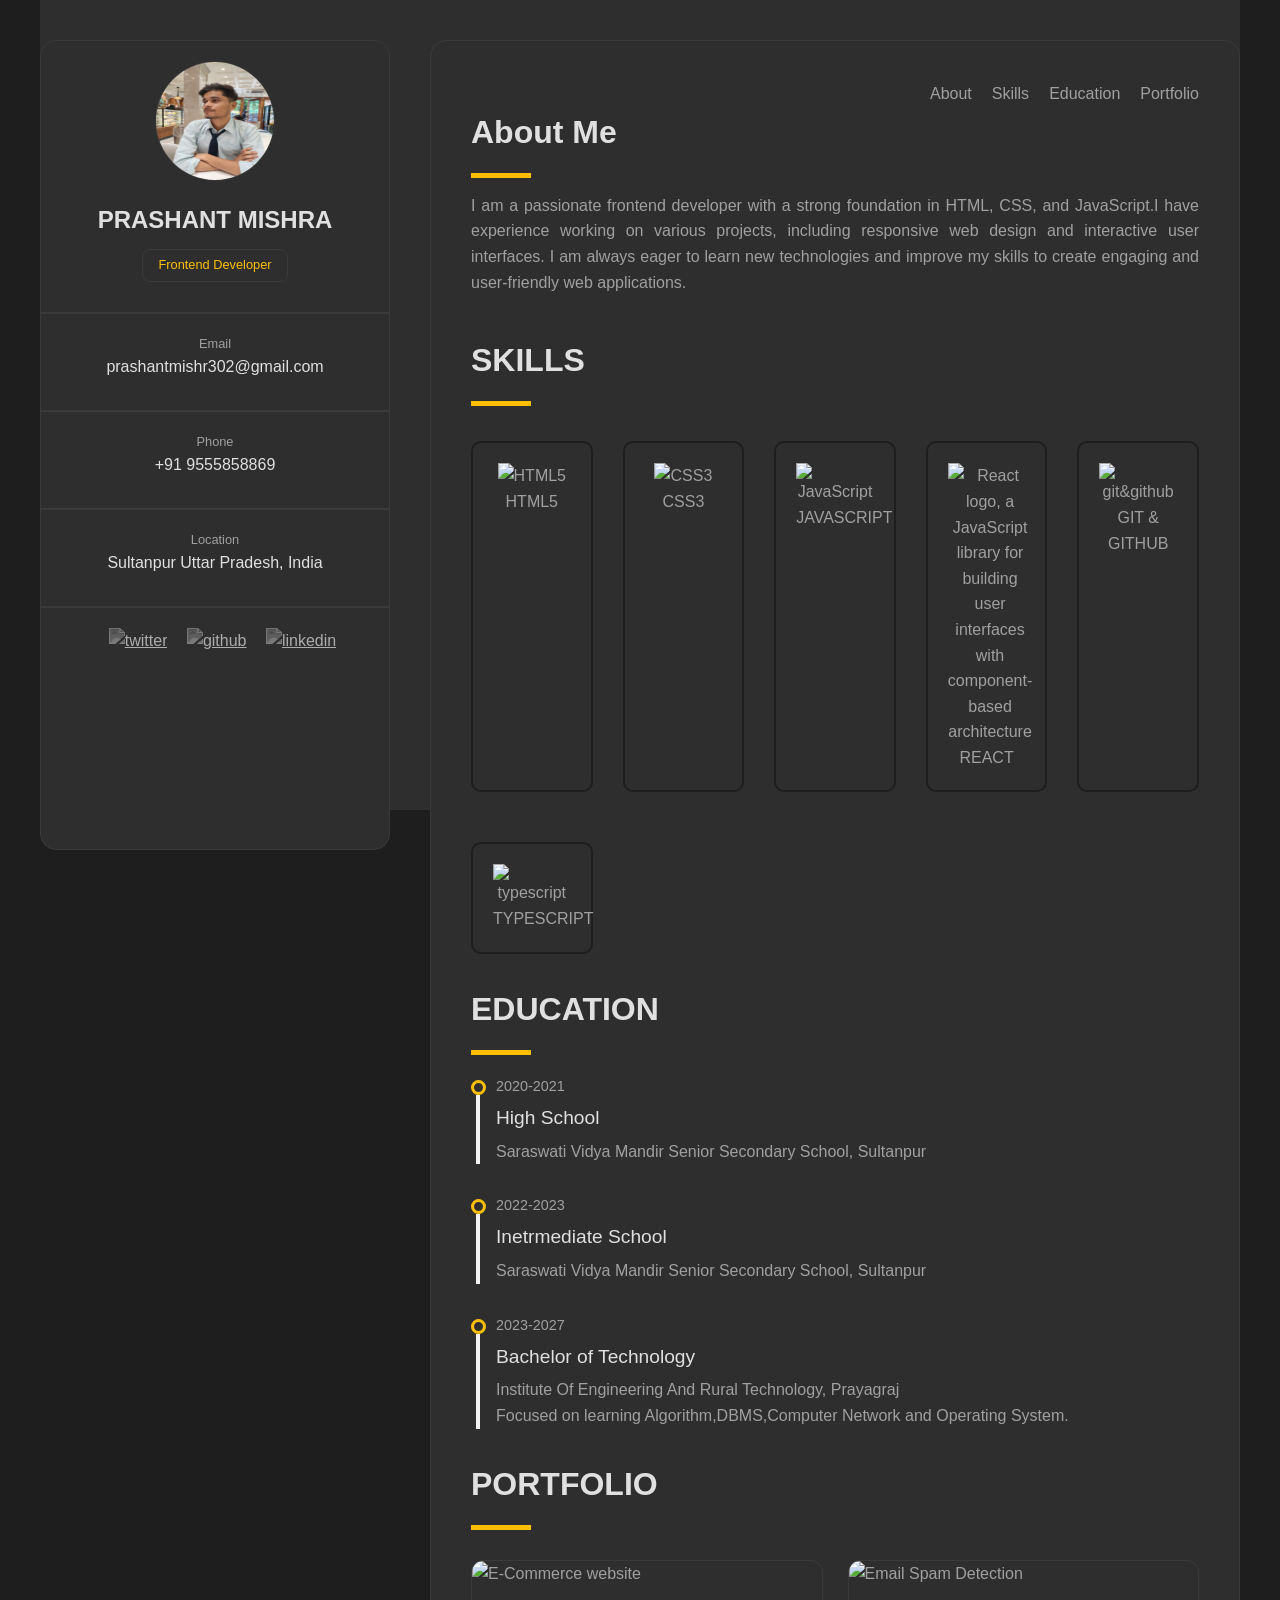
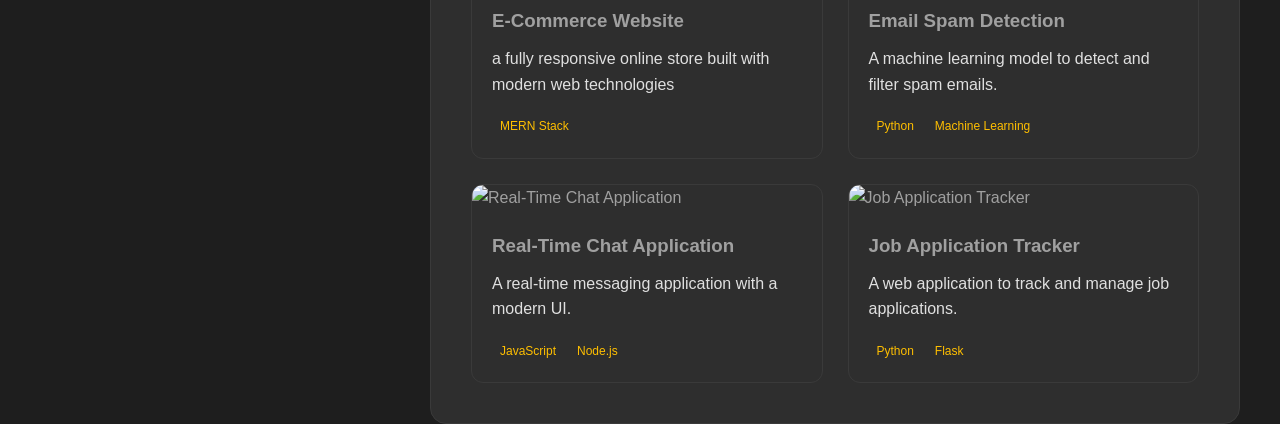
==== PORTFOLIO WEBSITE/index.html @ 89f5ab04 "Initial portfolio website" ====
<!DOCTYPE html>
<html lang="en">

<head>
    <meta charset="UTF-8">
    <meta name="viewport" content="width=device-width, initial-scale=1.0">
    <title>My Portfolio</title>
    <link rel="stylesheet" href="./style.css">
</head>

<body>
    <div class="main-container">
        <!--sidebar-->
        <div class="sidebar">

            <!--profile-->
            <div class="profile">
                <img src="./prashant mishra pic.jpeg " alt="Profile Picture">
                <h2>PRASHANT MISHRA</h2>
                <p>Frontend Developer</p>
            </div>
            <!--Contact-->
            <div class="contact">

                <div class="email">
                    <h3 class="label">Email</h3>
                    <a href="mailto:prashantmishr302@gmail.com" class="value">
                        prashantmishr302@gmail.com
                    </a>
                </div>

                <div class="phone">
                    <h3 class="label">Phone</h3>
                    <a href="tel:9555858869" class="value">
                        +91 9555858869
                    </a>
                </div>

                <div class="location">
                    <h3 class="label">Location</h3>
                    <p class="value">Sultanpur Uttar Pradesh, India</p>
                </div>

            </div>
            <!--social-->
            <div class="social">
                <a href="https://x.com"><img src="https://simpleicons.org/icons/x.svg" alt="twitter"></a>
                <a href="https://www.linkedin.com/in/prashant-mishra-302/"><img src="https://simpleicons.org/icons/git.svg" alt="github"></a>
                <a href="https://www.linkedin.com/in/prashant-mishra-302/"><img src="https://img.icons8.com/?size=100&id=8808&format=png&color=000000" alt="linkedin"></a>

            </div>
        </div>

        <!--main content-->
        <div class="main-content">

            <!--NAVIGATION-->
            <div class="navigation"></div>
            <nav>
                <a href="#about" clas="active">About</a>
                <a href="#skills">Skills</a>
                <a href="#education">Education</a>
                <a href="#portfolio">Portfolio</a>

            </nav>

            <!--About Me-->
            <div id="about">
                <h2 class="heading">About Me</h2>
                <div class="line"></div>
                <p class="content">
                        I am a passionate frontend developer with a strong foundation in HTML, CSS, and 
                        JavaScript.I have experience working on various projects, including
                        responsive web design and interactive user interfaces. I am always
                        eager to learn new technologies and improve my skills to create 
                        engaging and user-friendly web applications.
                    </p>
            </div>

            <!--Skills-->
            <div id="skills">
                <h2 class="heading">SKILLS</h2>
                <div class="line"></div>
                <div class="grid-container">
                    <div class="item">
                        <img src="https://simpleicons.org/icons/html5.svg" alt="HTML5">
                        <h3>HTML5</h3></div>
                         <div class="item">
                        <img src="https://www.svgrepo.com/show/391812/css.svg" alt="CSS3">
                        <h3>CSS3</h3></div>
                         <div class="item">
                        <img src="https://simpleicons.org/icons/javascript.svg" alt="JavaScript">
                        <h3>JAVASCRIPT</h3></div>
                         <div class="item">
                        <img src="https://simpleicons.org/icons/react.svg" alt="React logo, a JavaScript library for building user interfaces with component-based architecture">
                        <h3>REACT</h3></div>
                         <div class="item">
                        <img src="https://simpleicons.org/icons/git.svg" alt="git&github">
                        <h3>GIT & GITHUB</h3></div>
                         <div class="item">
                        <img src="https://simpleicons.org/icons/typescript.svg" alt="typescript">
                        <h3>TYPESCRIPT</h3></div>
                    </div>
                </div>

          

            <!--Educations-->
            <div id="education">
                <h2 class="heading">EDUCATION</h2>
                <div class="line"></div>
                <div class="edtech">
                    <div class="edfirst">
                        <div class="year">2020-2021</div>
                        <h3 class="degree">High School</h3>
                        <p>Saraswati Vidya Mandir Senior Secondary School, Sultanpur</p>
                        <div class="goal"></div>
                        <div class="liner"></div>
                    </div>
                    <div class="edsecond">
                      <div class="year">2022-2023</div>
                        <h3 class="degree">Inetrmediate School</h3>
                        <p>Saraswati Vidya Mandir Senior Secondary School, Sultanpur</p>
                         <div class="goal"></div>
                         <div class="liner"></div>
                    </div>
                    <div class="edthird">
                        <div class="year">2023-2027</div>
                        <h3 class="degree">Bachelor of Technology</h3>
                        <p>Institute Of Engineering And Rural Technology, Prayagraj</p>
                        <p class="work">Focused on learning Algorithm,DBMS,Computer Network and Operating System.</p>
                         <div class="goal"></div>
                         <div class="liner"></div>
                    </div>
                </div>

            <!--Portfolio-->
            <div id="portfolio">
                <h2 class="heading">PORTFOLIO</h2>
                <div class="line"></div>

                <div class="project-container">
                    <div class="project">
                        <img src="https://imgs.search.brave.com/m6SESB-1BZbG56d4XzdfophbTvYK7KLNtMZIubk27nU/rs:fit:860:0:0:0/g:ce/aHR0cHM6Ly90My5m/dGNkbi5uZXQvanBn/LzE3LzEzLzk2LzIy/LzM2MF9GXzE3MTM5/NjIyNjVfdVJ4WE8z/OGJvb0I1cmFrRXpZ/d1FBRlFSdGRSdkVi/ZzguanBn" alt="E-Commerce website">
                        <div class="card">
                            <h3>E-Commerce Website</h3>
                            <p>a fully responsive online store built with modern web technologies</p>
                            <span>MERN Stack</span>
                            </div>
                    </div>
                    <div class="project">
                         <img src="https://imgs.search.brave.com/13ps1-GM6Bwh5wriqbWaFj9kttUbI5LHK78M3x2HAYw/rs:fit:860:0:0:0/g:ce/aHR0cHM6Ly9jZG5p/Lmljb25zY291dC5j/b20vaWxsdXN0cmF0/aW9uL3ByZW1pdW0v/dGh1bWIvZW1haWwt/c3BhbS1pbGx1c3Ry/YXRpb24tZG93bmxv/YWQtaW4tc3ZnLXBu/Zy1naWYtZmlsZS1m/b3JtYXRzLS1pbmJv/eC1kZWx1Z2Utb3Zl/cndoZWxtLWludW5k/YXRpb24tb25zbGF1/Z2h0LWJ1c2luZXNz/LXBhY2stbmV0d29y/ay1jb21tdW5pY2F0/aW9uLWlsbHVzdHJh/dGlvbnMtOTQwNTg4/My5wbmc" alt="Email Spam Detection">
                        <div class="card">
                            <h3>Email Spam Detection</h3>
                            <p>A machine learning model to detect and filter spam emails.</p>
                            <span>Python</span><span>Machine Learning</span>
                            </div>
                    </div>
                    <div class="project">
                         <img src="https://imgs.search.brave.com/-oQi5jd-c4mrBNJjl696cGFzgaNztNAUlwEMTp2m2BA/rs:fit:860:0:0:0/g:ce/aHR0cHM6Ly9tZWRp/YS5pc3RvY2twaG90/by5jb20vaWQvOTQz/NTI5MDQ0L3ZlY3Rv/ci9jaGF0LWludGVy/ZmFjZS1hcHBsaWNh/dGlvbi13aXRoLWRp/YWxvZ3VlLXdpbmRv/dy1jbGVhbi1tb2Jp/bGUtdWktZGVzaWdu/LWNvbmNlcHQtc21z/LW1lc3Nlbmdlci5q/cGc_cz02MTJ4NjEy/Jnc9MCZrPTIwJmM9/aXZKS28waHdVcnEw/U2plbDBDNlhPYkFq/ZzRaTHV5Sk1tSkpL/NTRJRzJ1Zz0" alt="Real-Time Chat Application">
                        <div class="card">
                            <h3>Real-Time Chat Application</h3>
                            <p>A real-time messaging application with a modern UI.</p>
                            <span>JavaScript</span><span>Node.js</span>
                            </div>
                    </div>
                    <div class="project">
                         <img src="https://imgs.search.brave.com/Dl2X7bw4FDhmbbNrPllz78BFyTzMCLKULPdccPLnCOw/rs:fit:860:0:0:0/g:ce/aHR0cHM6Ly9pLnBp/bmltZy5jb20vb3Jp/Z2luYWxzLzhiLzU3/L2Q2LzhiNTdkNjEx/M2RhYmZjMWIxZDBi/ZmU5ODA5MjZhM2Ix/LmpwZw" alt="Job Application Tracker">
                        <div class="card">
                            <h3>Job Application Tracker</h3>
                            <p>A web application to track and manage job applications.</p>
                            <span>Python</span><span>Flask</span>
                            </div>
                    </div>
                </div>
            </div>
        </div>

    </div>

</body>

</html>
---- PORTFOLIO WEBSITE/style.css ----
* {
  padding: 0;
  margin: 0;
  box-sizing: border-box;
}

body {
  background-color: #1e1e1e;
  font-family: sans-serif;
  color: #a0a0a0;
  line-height: 1.6;
}

.main-container{
  display: grid;
  max-width: 1200px;
  grid-template-columns: 350px 1fr;
  gap: 40px;
  padding-top: 40px;
  margin: auto;
  height: 90vh;
  background-color: #2e2e2e;
}

.sidebar {
  height: 90vh;
  background-color: #2e2e2e;
  border: 1px solid #3a3a3a;
  border-radius: 16px;
  text-align: center;
  position: sticky;
  top: 40px;

  
 
} 

.main-content {
  
  background-color: #2e2e2e;
  border: 1px solid #3a3a3a;
  border-radius: 16px;
  padding: 40px;
}


.profile {
  text-align: center;
  
}

.profile img {
  width: 120px;
  height: 120px;
  margin: 20px auto;
  display: block;
  border-radius: 50%;
  border: 1px solid #3a3a3a;
}

.profile h2 {
  font-size: 1.5rem;
  font-weight: 700;
  margin-top: 20px;
  color: #e0e0e0;
  
}

.profile p {
  font-size: 0.8rem;
  color: #ffbf00;
  margin-top: 10px;
  padding: 5px 15px;
  border: 1px solid #3a3a3a;
  border-radius: 8px;
  display: inline-block;
  margin-top: 10px;
 
}

/* contact */

.contact h3 {
  margin-top: 30px;
  border-top: 2px solid #3a3a3a;
  padding-top: 20px;
  
 
}

.label {
  font-weight: 500;
  font-size: 0.8rem;
  color: #a0a0a0;

}

.value {
  color: #e0e0e0;
  text-decoration: none;
}

.email,
.phone {
  margin-bottom: 15px;
}

.social {
  margin-top: 30px;
  border-top: 2px solid #3a3a3a;
  padding-top: 20px;
  text-align: center;
  
}

.social img {
  width: 24px;
  height: 24px;
  margin-left: 15px;
  filter: grayscale(1) invert(0.7);
  transition: filter 0.3s ease;
}

.social img:hover {
  filter: grayscale(0) invert(0);
}

/* NAVIGATION */

#navigation {
  
  border-bottom: 2px solid #3a3a3a;
  margin-bottom: 20px;
  padding-bottom: 20px;
}

nav{
  display: flex;
  justify-content: flex-end;
  gap: 20px;
 
}
nav a{
  text-decoration: none;
  color: #a0a0a0;
  font-weight: 500;
  transition: color 0.3s ease;
  
}


.active,nav a:hover{
  color: #ffbf00;
}

/* ABOUT ME */

.heading{
  color: #e0e0e0;
  font-size: 2rem;
  margin-bottom: 15px;
}

.line{
  width: 60px;
  height: 5px;
  background-color: #FFBF00;
  margin-bottom: 15px;
}

.content{
  color: #a0a0a0;
  text-align: justify;
}
#about{
  margin-bottom: 40px;
}

/* SKILLS */

.grid-container{
  display: grid;
  grid-template-columns: repeat(auto-fit, minmax(120px, 1fr));
  gap: 30px;
}

.item{
  padding: 20px;
  border-radius: 10px;
  border: 2px solid #3a3a3a;
  border-color: #1e1e1e;
  text-align: center;
  margin-top: 20px;
  transition: transform 0.3s ease,box-shadow 0.3s ease, border-color 0.3s ease;
}

.item img{
  width: 40px;
  height: 40px;
  filter: invert(75%) sepia(50%) saturation(1000%) hue-rotate(350deg) brightness(110%) contrast(101%);
}
.item h3{
  font-size: 1rem;
  font-weight: 500;
}
.item:hover{
  transform: scale(1.1);
  border-color: #ffbf00;
  box-shadow:0px 0px 10px 5px rgba(0,0,0,0.2);
}

/* EDUCATION */

#education{
  margin-top: 30px;
}

.edtech{
  position: relative;
  margin-top: 20px;
}



.year{
  font-size: 0.9rem;
  color: #a0a0a0;
  margin-bottom: 5px;
}

.degree{
  font-size: 1.2rem;
  font-weight: 500;
  color: #e0e0e0;
  margin-bottom: 5px;
}

.college{
  font-style: italic;
  color: #a0a0a0;
  margin-bottom: 10px;
}

.work{
  color: #a0a0a0;
  text-align: justify;
}

.edfirst,.edsecond,.edthird{
  margin-bottom: 30px;
  position: relative;
  padding-left: 25px;
}

.goal{
  height: 15px;
  width: 15px;
  border-radius: 50%;
  border: 3px solid #FFBF00;
  position: absolute;
  top: 5px;
  left: 0px;
}

.liner{
  position: absolute;
  width: 2px;
  top: 20px;
  bottom: 0px;
  border: 2px solid rgb(243, 243, 243);
  left: 5px;
}

/* PORTFOLIO */

.project-container{
  margin-top: 30px;
  display: grid;
  grid-template-columns:1fr 1fr;
  gap: 25px;
}

.project{
  border-color: #1e1e1e;
  border-radius: 12px;
  border: 1px solid #3a3a3a;
  overflow: hidden;
  transition: transform 0.5s ease, box-shadow 0.5s ease;
}

.project:hover{
  transform: translateY(-5px);
  box-shadow: 0px 0px 10px 5px rgba(0,0,0,0.3);
}

.project img{
  height: 180px;
  width: 100%;
  object-fit: cover;
}

.card{
  padding: 20px;

}
.card h3{
  color: #a0a0a0;
  margin-bottom: 10px;
}

.card p{
  color: #e0e0e0;
  line-height: 1.6;
  margin-bottom: 15px;
}

.card span{
  border-color: rgba(255,191,0,0.1);
  color: #FFBF00;
  padding: 4px 8px;
  border-radius: 5px;
  font-size: 0.75rem;
  margin-right: 5px;
}

@media  screen and (max-width: 12px)  {
  .main-container{
    grid-template-columns: 1fr;
    padding: 20px;
  }
  .sidebar{
    position: static;
    height: auto;
    margin-bottom: 20px;
  }
  
}
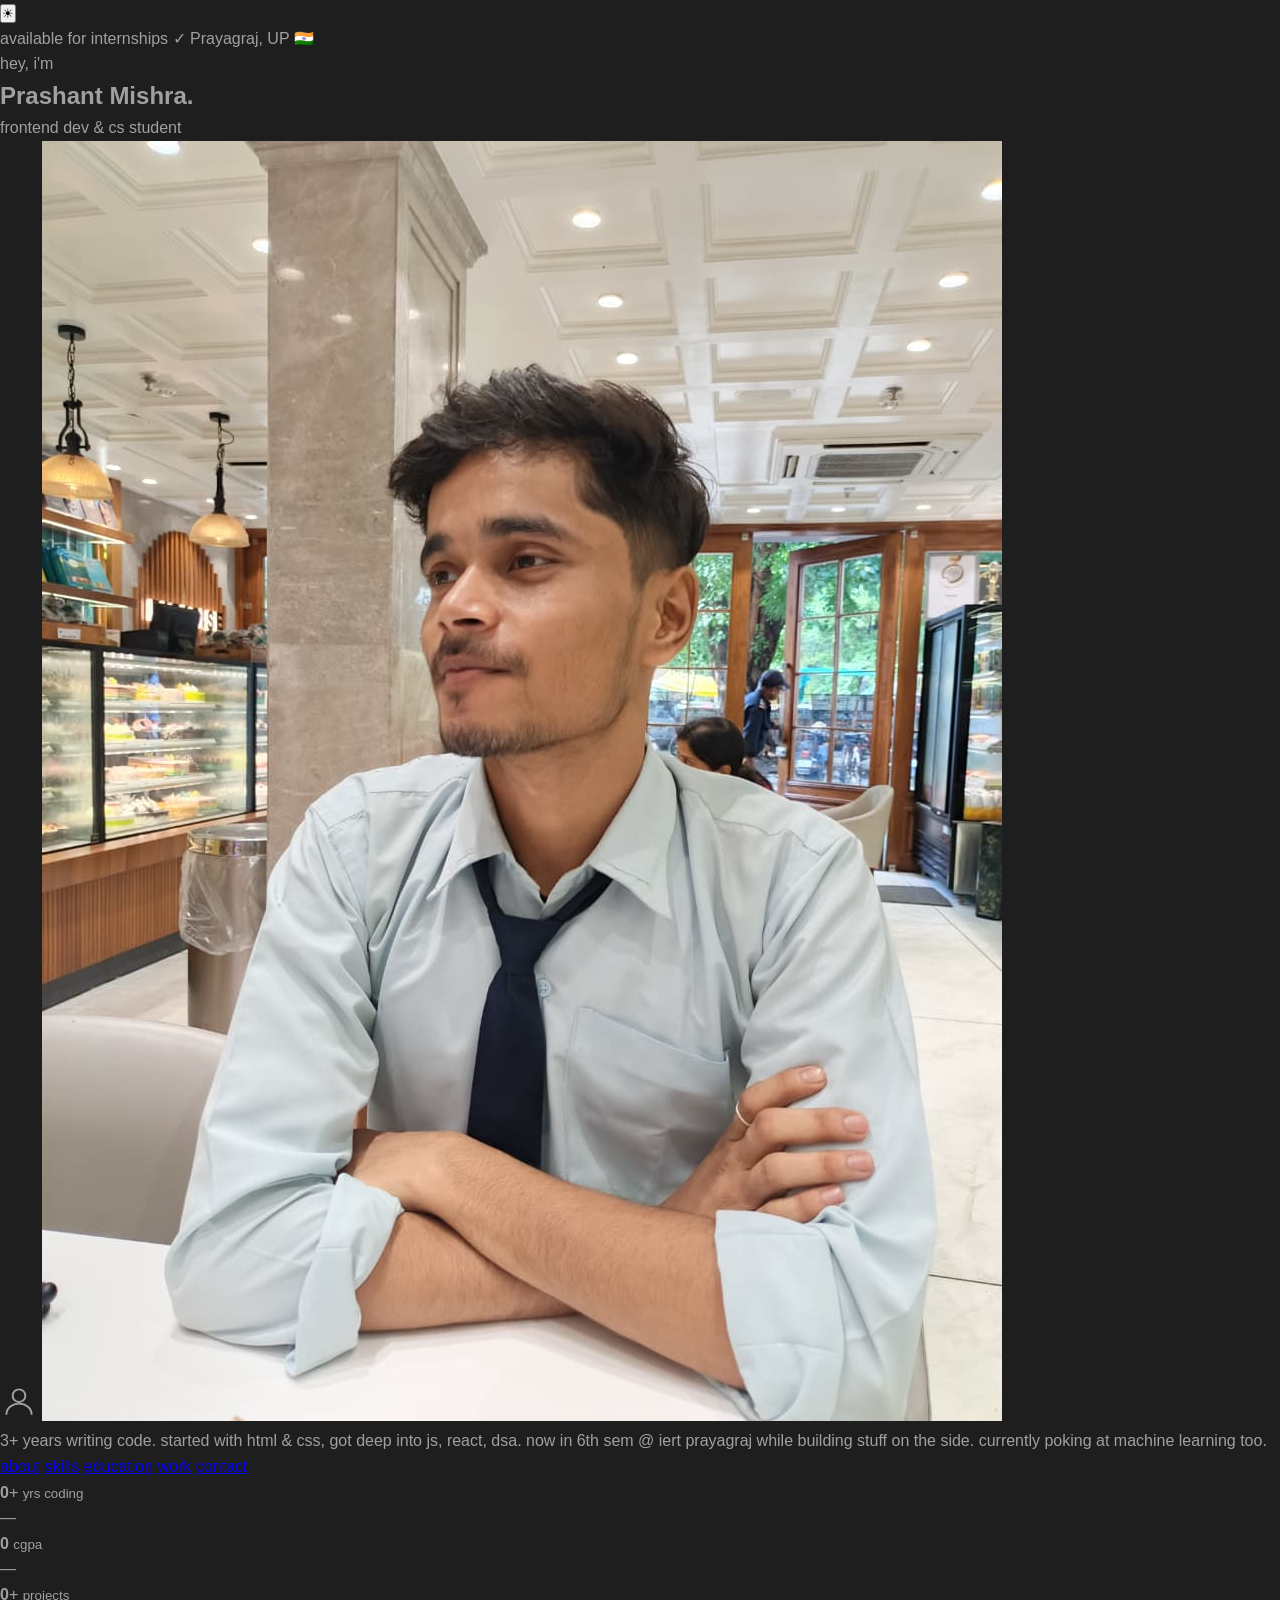
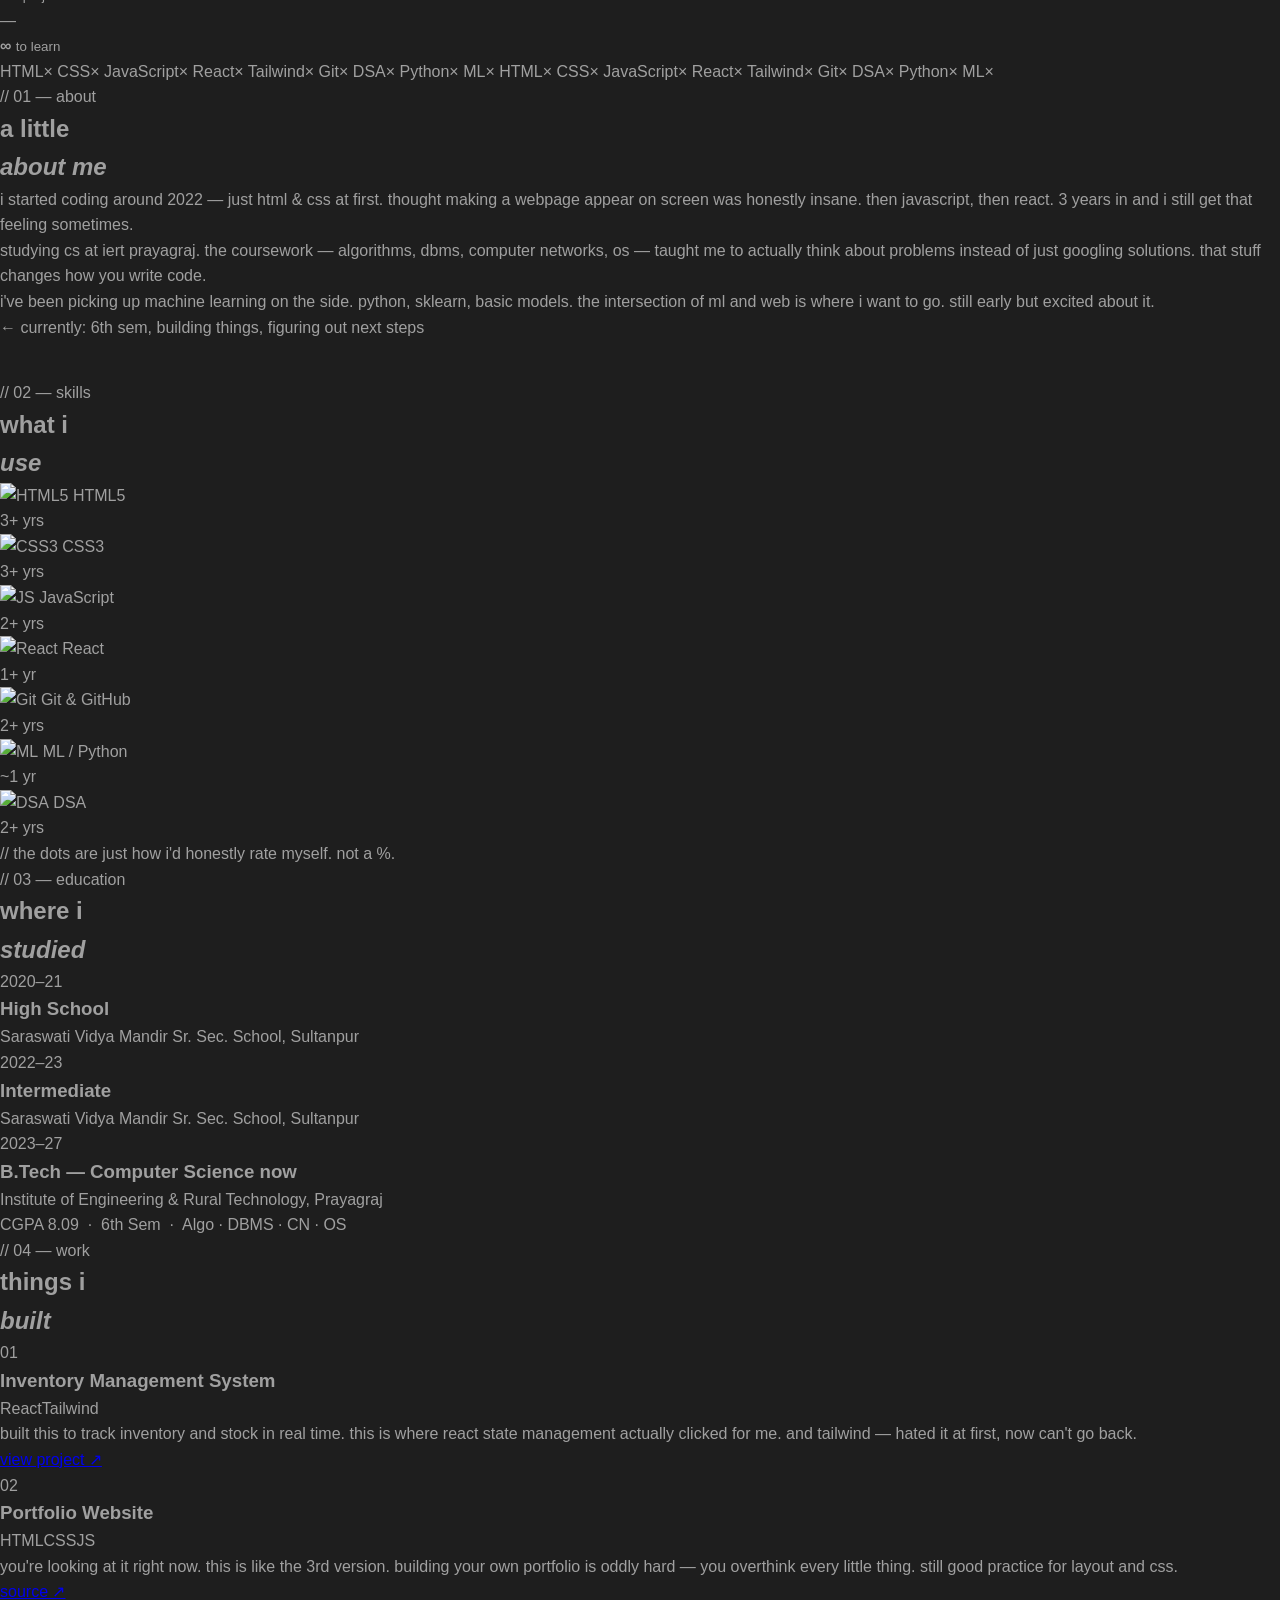
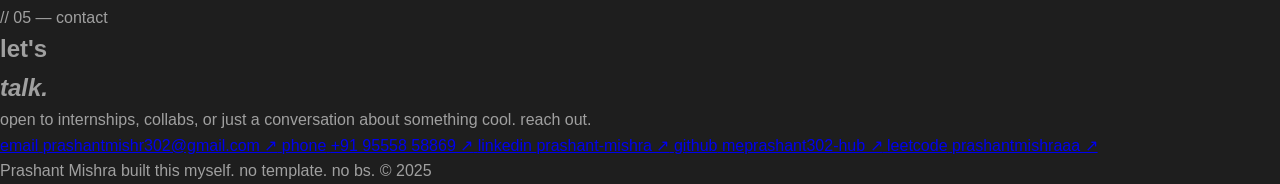
==== commit c6ed03d0: "Revamp index.html with new layout and content" ====
--- a/PORTFOLIO WEBSITE/index.html
+++ b/PORTFOLIO WEBSITE/index.html
@@ -1,183 +1,358 @@
 <!DOCTYPE html>
-<html lang="en">
-
+<html lang="en" data-theme="dark">
 <head>
-    <meta charset="UTF-8">
-    <meta name="viewport" content="width=device-width, initial-scale=1.0">
-    <title>My Portfolio</title>
-    <link rel="stylesheet" href="./style.css">
+  <meta charset="UTF-8" />
+  <meta name="viewport" content="width=device-width, initial-scale=1.0" />
+  <title>Prashant Mishra — Frontend Dev</title>
+  <link rel="preconnect" href="https://fonts.googleapis.com" />
+  <link href="https://fonts.googleapis.com/css2?family=Space+Mono:ital,wght@0,400;0,700;1,400&family=Unbounded:wght@300;700;900&family=Kalam:wght@300;400;700&display=swap" rel="stylesheet" />
+  <link rel="stylesheet" href="style.css" />
 </head>
-
 <body>
-    <div class="main-container">
-        <!--sidebar-->
-        <div class="sidebar">
-
-            <!--profile-->
-            <div class="profile">
-                <img src="./prashant mishra pic.jpeg " alt="Profile Picture">
-                <h2>PRASHANT MISHRA</h2>
-                <p>Frontend Developer</p>
+
+  <!-- theme toggle -->
+  <button class="theme-btn" id="themeBtn" aria-label="toggle theme">
+    <span id="themeIcon">☀</span>
+  </button>
+
+  <!-- noise overlay -->
+  <div class="noise" aria-hidden="true"></div>
+
+  <!-- ═══ HERO ═══ -->
+  <section class="hero">
+    <div class="hero-top-row">
+      <span class="badge">available for internships ✓</span>
+      <span class="badge mono">Prayagraj, UP 🇮🇳</span>
+    </div>
+
+    <div class="hero-main">
+      <div class="hero-name-area">
+        <p class="hey-text">hey, i'm</p>
+        <h1>
+          <span class="n1">Prashant</span>
+          <span class="n2">Mishra.</span>
+        </h1>
+        <p class="sub-role">frontend dev &amp; cs student</p>
+      </div>
+
+      
+
+      <div class="photo-slot">
+        <div class="photo-empty">
+          <svg width="38" height="38" viewBox="0 0 24 24" fill="none" stroke="currentColor" stroke-width="1.2">
+            <circle cx="12" cy="8" r="4"/><path d="M4 20c0-4 3.6-7 8-7s8 3 8 7"/>
+          </svg>
+          <small><img src="prashant mishra pic.jpeg" alt="Prashant Mishra" class="hero-photo" /></small>
+        </div>
+        <span class="tape tape-1"></span>
+        <span class="tape tape-2"></span>
+        <span class="tape tape-3"></span>
+        <span class="tape tape-4"></span>
+      </div>
+    </div>
+
+    <p class="hero-intro">
+      3+ years writing code. started with html &amp; css, got deep into js, react, dsa.
+      now in 6th sem @ iert prayagraj while building stuff on the side.
+      currently poking at machine learning too.
+    </p>
+
+    <div class="hero-nav">
+      <a href="#about" class="hn">about</a>
+      <a href="#skills" class="hn">skills</a>
+      <a href="#edu" class="hn">education</a>
+      <a href="#work" class="hn">work</a>
+      <a href="#contact" class="hn">contact</a>
+    </div>
+
+    <div class="stats-row">
+      <div class="stat">
+        <b class="sn" data-target="3">0</b><span class="sp">+</span>
+        <small>yrs coding</small>
+      </div>
+      <div class="stat-div">—</div>
+      <div class="stat">
+        <b class="sn" data-target="8.09" data-float="true">0</b>
+        <small>cgpa</small>
+      </div>
+      <div class="stat-div">—</div>
+      <div class="stat">
+        <b class="sn" data-target="2">0</b><span class="sp">+</span>
+        <small>projects</small>
+      </div>
+      <div class="stat-div">—</div>
+      <div class="stat">
+        <b>∞</b>
+        <small>to learn</small>
+      </div>
+    </div>
+  </section>
+
+  <!-- ═══ MARQUEE ═══ -->
+  <div class="marquee" aria-hidden="true">
+    <div class="marquee-inner">
+      <span>HTML</span><span class="mx">×</span>
+      <span>CSS</span><span class="mx">×</span>
+      <span>JavaScript</span><span class="mx">×</span>
+      <span>React</span><span class="mx">×</span>
+      <span>Tailwind</span><span class="mx">×</span>
+      <span>Git</span><span class="mx">×</span>
+      <span>DSA</span><span class="mx">×</span>
+      <span>Python</span><span class="mx">×</span>
+      <span>ML</span><span class="mx">×</span>
+      <span>HTML</span><span class="mx">×</span>
+      <span>CSS</span><span class="mx">×</span>
+      <span>JavaScript</span><span class="mx">×</span>
+      <span>React</span><span class="mx">×</span>
+      <span>Tailwind</span><span class="mx">×</span>
+      <span>Git</span><span class="mx">×</span>
+      <span>DSA</span><span class="mx">×</span>
+      <span>Python</span><span class="mx">×</span>
+      <span>ML</span><span class="mx">×</span>
+    </div>
+  </div>
+
+  <!-- ═══ ABOUT ═══ -->
+  <section class="sec" id="about">
+    <span class="sec-tag">// 01 — about</span>
+    <div class="about-wrap">
+      <div class="about-l">
+        <h2 class="sh">a little<br/><em>about me</em></h2>
+      </div>
+      <div class="about-r">
+        <p class="ab big-ab">
+          i started coding around 2022 — just html &amp; css at first. thought making a webpage appear on screen was honestly insane. then javascript, then react. 3 years in and i still get that feeling sometimes.
+        </p>
+        <p class="ab">
+          studying cs at iert prayagraj. the coursework — algorithms, dbms, computer networks, os — taught me to actually think about problems instead of just googling solutions. that stuff changes how you write code.
+        </p>
+        <p class="ab">
+          i've been picking up machine learning on the side. python, sklearn, basic models. the intersection of ml and web is where i want to go. still early but excited about it.
+        </p>
+        <span class="scrawl">← currently: 6th sem, building things, figuring out next steps</span>
+      </div>
+    </div>
+  </section>
+
+  <!-- ═══ SKILLS ═══ -->
+  <section class="sec" id="skills">
+    <span class="sec-tag">// 02 — skills</span>
+    <h2 class="sh">what i<br/><em>use</em></h2>
+
+    <div class="skills-wrap">
+
+      <div class="sk reveal-sk">
+        <div class="sk-left">
+          <img src="https://simpleicons.org/icons/html5.svg" class="sk-ico" alt="HTML5"/>
+          <span class="sk-nm">HTML5</span>
+        </div>
+        <div class="sk-right">
+          <span class="sk-yr">3+ yrs</span>
+          <div class="dots">
+            <span class="d full"></span><span class="d full"></span><span class="d full"></span><span class="d full"></span><span class="d full"></span>
+          </div>
+        </div>
+      </div>
+
+      <div class="sk reveal-sk">
+        <div class="sk-left">
+          <img src="https://www.svgrepo.com/show/391812/css.svg" class="sk-ico" alt="CSS3"/>
+          <span class="sk-nm">CSS3</span>
+        </div>
+        <div class="sk-right">
+          <span class="sk-yr">3+ yrs</span>
+          <div class="dots">
+            <span class="d full"></span><span class="d full"></span><span class="d full"></span><span class="d full"></span><span class="d full"></span>
+          </div>
+        </div>
+      </div>
+
+      <div class="sk reveal-sk">
+        <div class="sk-left">
+          <img src="https://simpleicons.org/icons/javascript.svg" class="sk-ico" alt="JS"/>
+          <span class="sk-nm">JavaScript</span>
+        </div>
+        <div class="sk-right">
+          <span class="sk-yr">2+ yrs</span>
+          <div class="dots">
+            <span class="d full"></span><span class="d full"></span><span class="d full"></span><span class="d full"></span><span class="d half"></span>
+          </div>
+        </div>
+      </div>
+
+      <div class="sk reveal-sk">
+        <div class="sk-left">
+          <img src="https://simpleicons.org/icons/react.svg" class="sk-ico" alt="React"/>
+          <span class="sk-nm">React</span>
+        </div>
+        <div class="sk-right">
+          <span class="sk-yr">1+ yr</span>
+          <div class="dots">
+            <span class="d full"></span><span class="d full"></span><span class="d full"></span><span class="d full"></span><span class="d"></span>
+          </div>
+        </div>
+      </div>
+
+      <div class="sk reveal-sk">
+        <div class="sk-left">
+          <img src="https://simpleicons.org/icons/git.svg" class="sk-ico" alt="Git"/>
+          <span class="sk-nm">Git & GitHub</span>
+        </div>
+        <div class="sk-right">
+          <span class="sk-yr">2+ yrs</span>
+          <div class="dots">
+            <span class="d full"></span><span class="d full"></span><span class="d full"></span><span class="d full"></span><span class="d half"></span>
+          </div>
+        </div>
+      </div>
+
+      <div class="sk reveal-sk">
+        <div class="sk-left">
+          <img src="https://simpleicons.org/icons/python.svg" class="sk-ico" alt="ML"/>
+          <span class="sk-nm">ML / Python</span>
+        </div>
+        <div class="sk-right">
+          <span class="sk-yr">~1 yr</span>
+          <div class="dots">
+            <span class="d full"></span><span class="d full"></span><span class="d half"></span><span class="d"></span><span class="d"></span>
+          </div>
+        </div>
+      </div>
+
+      <div class="sk reveal-sk">
+        <div class="sk-left">
+          <img src="https://simpleicons.org/icons/thealgorithms.svg" class="sk-ico" alt="DSA"/>
+          <span class="sk-nm">DSA</span>
+        </div>
+        <div class="sk-right">
+          <span class="sk-yr">2+ yrs</span>
+          <div class="dots">
+            <span class="d full"></span><span class="d full"></span><span class="d full"></span><span class="d full"></span><span class="d"></span>
+          </div>
+        </div>
+      </div>
+
+    </div>
+
+    <p class="dots-note">// the dots are just how i'd honestly rate myself. not a %.</p>
+  </section>
+
+  <!-- ═══ EDUCATION ═══ -->
+  <section class="sec" id="edu">
+    <span class="sec-tag">// 03 — education</span>
+    <h2 class="sh">where i<br/><em>studied</em></h2>
+
+    <div class="edu-wrap">
+      <div class="edu-item reveal">
+        <span class="e-yr">2020–21</span>
+        <div class="e-line"><span class="e-dot"></span><span class="e-vl"></span></div>
+        <div class="e-body">
+          <h3>High School</h3>
+          <p>Saraswati Vidya Mandir Sr. Sec. School, Sultanpur</p>
+        </div>
+      </div>
+      <div class="edu-item reveal">
+        <span class="e-yr">2022–23</span>
+        <div class="e-line"><span class="e-dot"></span><span class="e-vl"></span></div>
+        <div class="e-body">
+          <h3>Intermediate</h3>
+          <p>Saraswati Vidya Mandir Sr. Sec. School, Sultanpur</p>
+        </div>
+      </div>
+      <div class="edu-item reveal now">
+        <span class="e-yr">2023–27</span>
+        <div class="e-line"><span class="e-dot blink-dot"></span></div>
+        <div class="e-body">
+          <h3>B.Tech — Computer Science <span class="now-tag">now</span></h3>
+          <p>Institute of Engineering &amp; Rural Technology, Prayagraj</p>
+          <p class="e-extra">CGPA 8.09 &nbsp;·&nbsp; 6th Sem &nbsp;·&nbsp; Algo · DBMS · CN · OS</p>
+        </div>
+      </div>
+    </div>
+  </section>
+
+  <!-- ═══ WORK ═══ -->
+  <section class="sec" id="work">
+    <span class="sec-tag">// 04 — work</span>
+    <h2 class="sh">things i<br/><em>built</em></h2>
+
+    <div class="work-wrap">
+
+      <div class="proj reveal">
+        <div class="proj-num">01</div>
+        <div class="proj-body">
+          <div class="proj-head">
+            <h3 class="proj-title">Inventory Management System</h3>
+            <div class="proj-stack">
+              <span>React</span><span>Tailwind</span>
             </div>
-            <!--Contact-->
-            <div class="contact">
-
-                <div class="email">
-                    <h3 class="label">Email</h3>
-                    <a href="mailto:prashantmishr302@gmail.com" class="value">
-                        prashantmishr302@gmail.com
-                    </a>
-                </div>
-
-                <div class="phone">
-                    <h3 class="label">Phone</h3>
-                    <a href="tel:9555858869" class="value">
-                        +91 9555858869
-                    </a>
-                </div>
-
-                <div class="location">
-                    <h3 class="label">Location</h3>
-                    <p class="value">Sultanpur Uttar Pradesh, India</p>
-                </div>
-
+          </div>
+          <p class="proj-desc">
+            built this to track inventory and stock in real time. this is where react state management actually clicked for me. and tailwind — hated it at first, now can't go back.
+          </p>
+          <a href="#" class="proj-link">view project ↗</a>
+        </div>
+      </div>
+
+      <div class="proj reveal">
+        <div class="proj-num">02</div>
+        <div class="proj-body">
+          <div class="proj-head">
+            <h3 class="proj-title">Portfolio Website</h3>
+            <div class="proj-stack">
+              <span>HTML</span><span>CSS</span><span>JS</span>
             </div>
-            <!--social-->
-            <div class="social">
-                <a href="https://x.com"><img src="https://simpleicons.org/icons/x.svg" alt="twitter"></a>
-                <a href="https://www.linkedin.com/in/prashant-mishra-302/"><img src="https://simpleicons.org/icons/git.svg" alt="github"></a>
-                <a href="https://www.linkedin.com/in/prashant-mishra-302/"><img src="https://img.icons8.com/?size=100&id=8808&format=png&color=000000" alt="linkedin"></a>
-
-            </div>
-        </div>
-
-        <!--main content-->
-        <div class="main-content">
-
-            <!--NAVIGATION-->
-            <div class="navigation"></div>
-            <nav>
-                <a href="#about" clas="active">About</a>
-                <a href="#skills">Skills</a>
-                <a href="#education">Education</a>
-                <a href="#portfolio">Portfolio</a>
-
-            </nav>
-
-            <!--About Me-->
-            <div id="about">
-                <h2 class="heading">About Me</h2>
-                <div class="line"></div>
-                <p class="content">
-                        I am a passionate frontend developer with a strong foundation in HTML, CSS, and 
-                        JavaScript.I have experience working on various projects, including
-                        responsive web design and interactive user interfaces. I am always
-                        eager to learn new technologies and improve my skills to create 
-                        engaging and user-friendly web applications.
-                    </p>
-            </div>
-
-            <!--Skills-->
-            <div id="skills">
-                <h2 class="heading">SKILLS</h2>
-                <div class="line"></div>
-                <div class="grid-container">
-                    <div class="item">
-                        <img src="https://simpleicons.org/icons/html5.svg" alt="HTML5">
-                        <h3>HTML5</h3></div>
-                         <div class="item">
-                        <img src="https://www.svgrepo.com/show/391812/css.svg" alt="CSS3">
-                        <h3>CSS3</h3></div>
-                         <div class="item">
-                        <img src="https://simpleicons.org/icons/javascript.svg" alt="JavaScript">
-                        <h3>JAVASCRIPT</h3></div>
-                         <div class="item">
-                        <img src="https://simpleicons.org/icons/react.svg" alt="React logo, a JavaScript library for building user interfaces with component-based architecture">
-                        <h3>REACT</h3></div>
-                         <div class="item">
-                        <img src="https://simpleicons.org/icons/git.svg" alt="git&github">
-                        <h3>GIT & GITHUB</h3></div>
-                         <div class="item">
-                        <img src="https://simpleicons.org/icons/typescript.svg" alt="typescript">
-                        <h3>TYPESCRIPT</h3></div>
-                    </div>
-                </div>
-
-          
-
-            <!--Educations-->
-            <div id="education">
-                <h2 class="heading">EDUCATION</h2>
-                <div class="line"></div>
-                <div class="edtech">
-                    <div class="edfirst">
-                        <div class="year">2020-2021</div>
-                        <h3 class="degree">High School</h3>
-                        <p>Saraswati Vidya Mandir Senior Secondary School, Sultanpur</p>
-                        <div class="goal"></div>
-                        <div class="liner"></div>
-                    </div>
-                    <div class="edsecond">
-                      <div class="year">2022-2023</div>
-                        <h3 class="degree">Inetrmediate School</h3>
-                        <p>Saraswati Vidya Mandir Senior Secondary School, Sultanpur</p>
-                         <div class="goal"></div>
-                         <div class="liner"></div>
-                    </div>
-                    <div class="edthird">
-                        <div class="year">2023-2027</div>
-                        <h3 class="degree">Bachelor of Technology</h3>
-                        <p>Institute Of Engineering And Rural Technology, Prayagraj</p>
-                        <p class="work">Focused on learning Algorithm,DBMS,Computer Network and Operating System.</p>
-                         <div class="goal"></div>
-                         <div class="liner"></div>
-                    </div>
-                </div>
-
-            <!--Portfolio-->
-            <div id="portfolio">
-                <h2 class="heading">PORTFOLIO</h2>
-                <div class="line"></div>
-
-                <div class="project-container">
-                    <div class="project">
-                        <img src="https://imgs.search.brave.com/m6SESB-1BZbG56d4XzdfophbTvYK7KLNtMZIubk27nU/rs:fit:860:0:0:0/g:ce/aHR0cHM6Ly90My5m/dGNkbi5uZXQvanBn/LzE3LzEzLzk2LzIy/LzM2MF9GXzE3MTM5/NjIyNjVfdVJ4WE8z/OGJvb0I1cmFrRXpZ/d1FBRlFSdGRSdkVi/ZzguanBn" alt="E-Commerce website">
-                        <div class="card">
-                            <h3>E-Commerce Website</h3>
-                            <p>a fully responsive online store built with modern web technologies</p>
-                            <span>MERN Stack</span>
-                            </div>
-                    </div>
-                    <div class="project">
-                         <img src="https://imgs.search.brave.com/13ps1-GM6Bwh5wriqbWaFj9kttUbI5LHK78M3x2HAYw/rs:fit:860:0:0:0/g:ce/aHR0cHM6Ly9jZG5p/Lmljb25zY291dC5j/b20vaWxsdXN0cmF0/aW9uL3ByZW1pdW0v/dGh1bWIvZW1haWwt/c3BhbS1pbGx1c3Ry/YXRpb24tZG93bmxv/YWQtaW4tc3ZnLXBu/Zy1naWYtZmlsZS1m/b3JtYXRzLS1pbmJv/eC1kZWx1Z2Utb3Zl/cndoZWxtLWludW5k/YXRpb24tb25zbGF1/Z2h0LWJ1c2luZXNz/LXBhY2stbmV0d29y/ay1jb21tdW5pY2F0/aW9uLWlsbHVzdHJh/dGlvbnMtOTQwNTg4/My5wbmc" alt="Email Spam Detection">
-                        <div class="card">
-                            <h3>Email Spam Detection</h3>
-                            <p>A machine learning model to detect and filter spam emails.</p>
-                            <span>Python</span><span>Machine Learning</span>
-                            </div>
-                    </div>
-                    <div class="project">
-                         <img src="https://imgs.search.brave.com/-oQi5jd-c4mrBNJjl696cGFzgaNztNAUlwEMTp2m2BA/rs:fit:860:0:0:0/g:ce/aHR0cHM6Ly9tZWRp/YS5pc3RvY2twaG90/by5jb20vaWQvOTQz/NTI5MDQ0L3ZlY3Rv/ci9jaGF0LWludGVy/ZmFjZS1hcHBsaWNh/dGlvbi13aXRoLWRp/YWxvZ3VlLXdpbmRv/dy1jbGVhbi1tb2Jp/bGUtdWktZGVzaWdu/LWNvbmNlcHQtc21z/LW1lc3Nlbmdlci5q/cGc_cz02MTJ4NjEy/Jnc9MCZrPTIwJmM9/aXZKS28waHdVcnEw/U2plbDBDNlhPYkFq/ZzRaTHV5Sk1tSkpL/NTRJRzJ1Zz0" alt="Real-Time Chat Application">
-                        <div class="card">
-                            <h3>Real-Time Chat Application</h3>
-                            <p>A real-time messaging application with a modern UI.</p>
-                            <span>JavaScript</span><span>Node.js</span>
-                            </div>
-                    </div>
-                    <div class="project">
-                         <img src="https://imgs.search.brave.com/Dl2X7bw4FDhmbbNrPllz78BFyTzMCLKULPdccPLnCOw/rs:fit:860:0:0:0/g:ce/aHR0cHM6Ly9pLnBp/bmltZy5jb20vb3Jp/Z2luYWxzLzhiLzU3/L2Q2LzhiNTdkNjEx/M2RhYmZjMWIxZDBi/ZmU5ODA5MjZhM2Ix/LmpwZw" alt="Job Application Tracker">
-                        <div class="card">
-                            <h3>Job Application Tracker</h3>
-                            <p>A web application to track and manage job applications.</p>
-                            <span>Python</span><span>Flask</span>
-                            </div>
-                    </div>
-                </div>
-            </div>
-        </div>
-
-    </div>
-
+          </div>
+          <p class="proj-desc">
+            you're looking at it right now. this is like the 3rd version. building your own portfolio is oddly hard — you overthink every little thing. still good practice for layout and css.
+          </p>
+          <a href="https://github.com/meprashant302-hub" class="proj-link" target="_blank">source ↗</a>
+        </div>
+      </div>
+
+    </div>
+  </section>
+
+  <!-- ═══ CONTACT ═══ -->
+  <section class="sec" id="contact">
+    <span class="sec-tag">// 05 — contact</span>
+    <div class="contact-wrap">
+      <h2 class="sh contact-h">let's<br/><em>talk.</em></h2>
+      <div class="contact-side">
+        <p class="c-note">open to internships, collabs, or just a conversation about something cool. reach out.</p>
+        <div class="c-links">
+          <a href="mailto:prashantmishr302@gmail.com" class="cl">
+            <span class="cl-k">email</span>
+            <span class="cl-v">prashantmishr302@gmail.com ↗</span>
+          </a>
+          <a href="tel:+919555858869" class="cl">
+            <span class="cl-k">phone</span>
+            <span class="cl-v">+91 95558 58869 ↗</span>
+          </a>
+          <a href="https://www.linkedin.com/in/prashant-mishra-16a46b403/" target="_blank" class="cl">
+            <span class="cl-k">linkedin</span>
+            <span class="cl-v">prashant-mishra ↗</span>
+          </a>
+          <a href="https://github.com/meprashant302-hub" target="_blank" class="cl">
+            <span class="cl-k">github</span>
+            <span class="cl-v">meprashant302-hub ↗</span>
+          </a>
+          <a href="https://leetcode.com/u/prashantmishraaa/" target="_blank" class="cl">
+            <span class="cl-k">leetcode</span>
+            <span class="cl-v">prashantmishraaa ↗</span>
+          </a>
+        </div>
+      </div>
+    </div>
+  </section>
+
+  <!-- FOOTER -->
+  <footer class="foot">
+    <span>Prashant Mishra</span>
+    <span class="foot-mid">built this myself. no template. no bs.</span>
+    <span class="mono">© 2025</span>
+  </footer>
+
+  <script src="script.js"></script>
 </body>
-
-</html>+</html>
